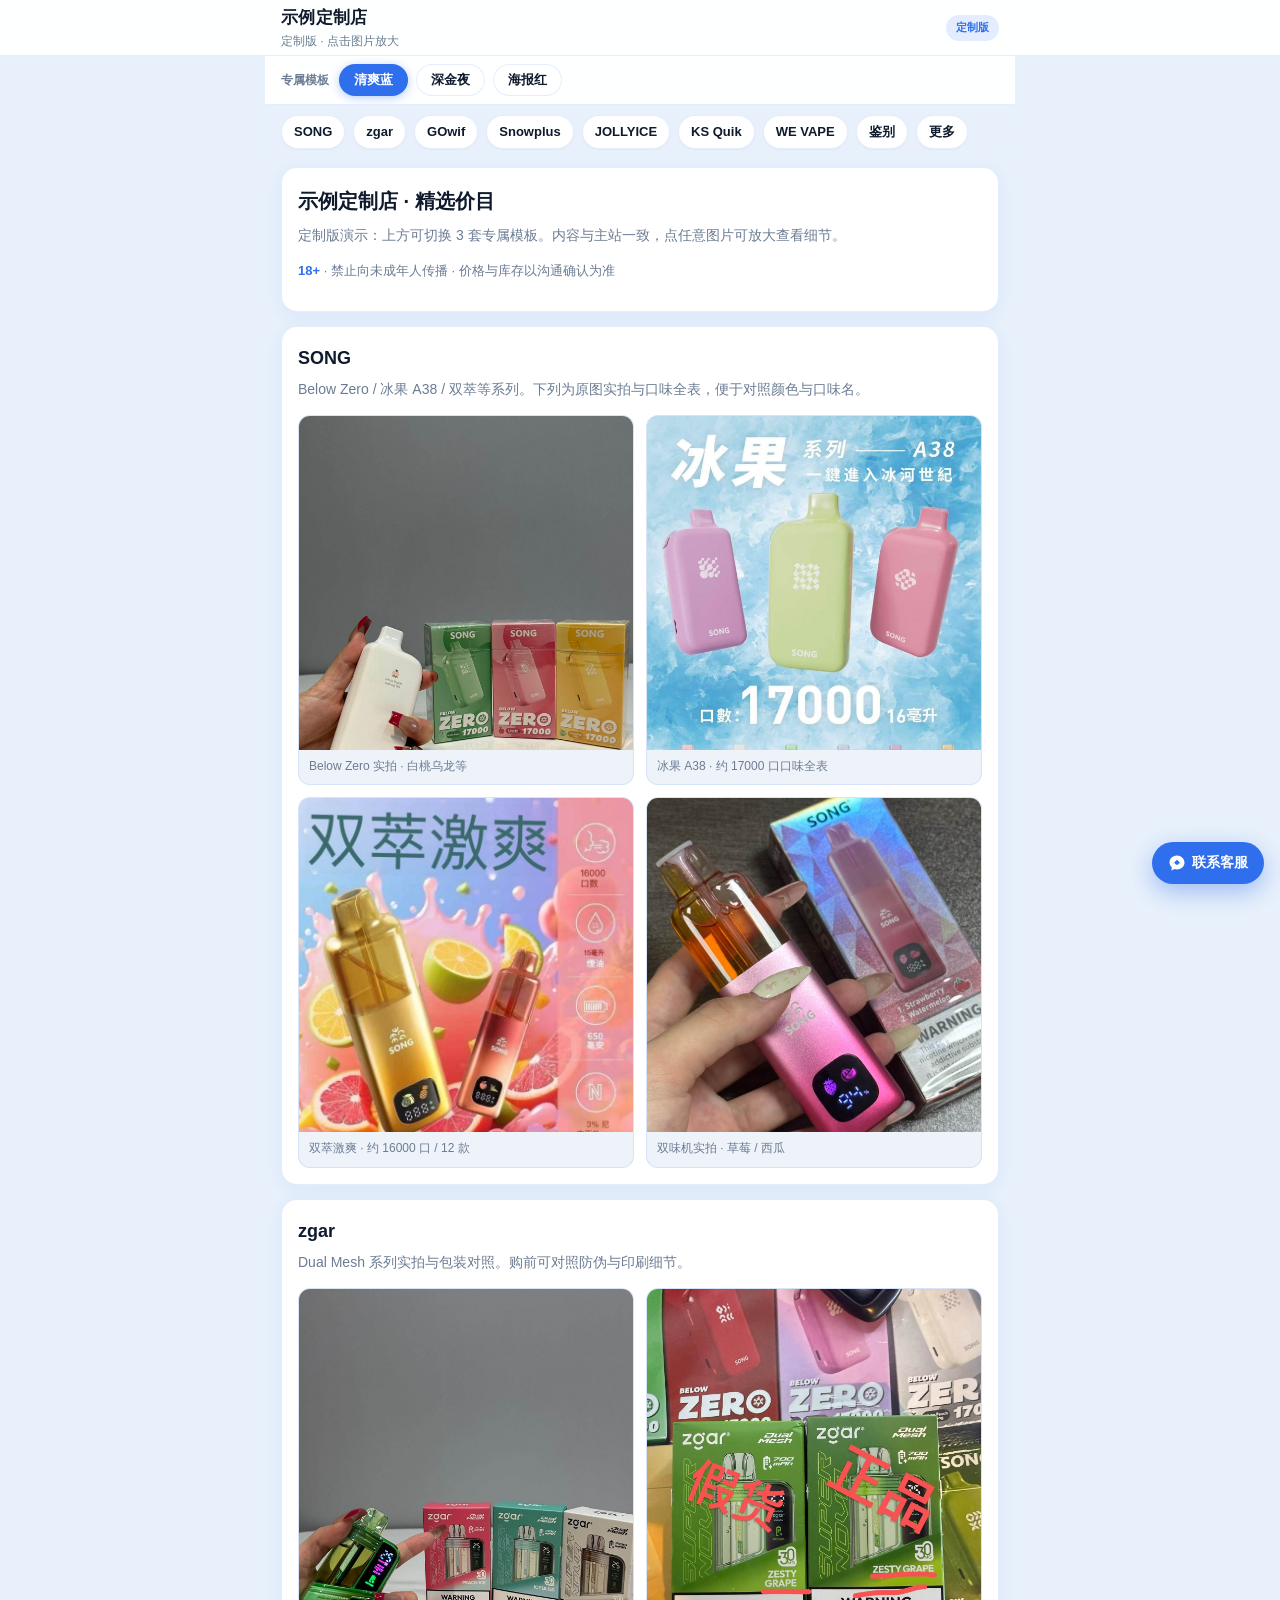
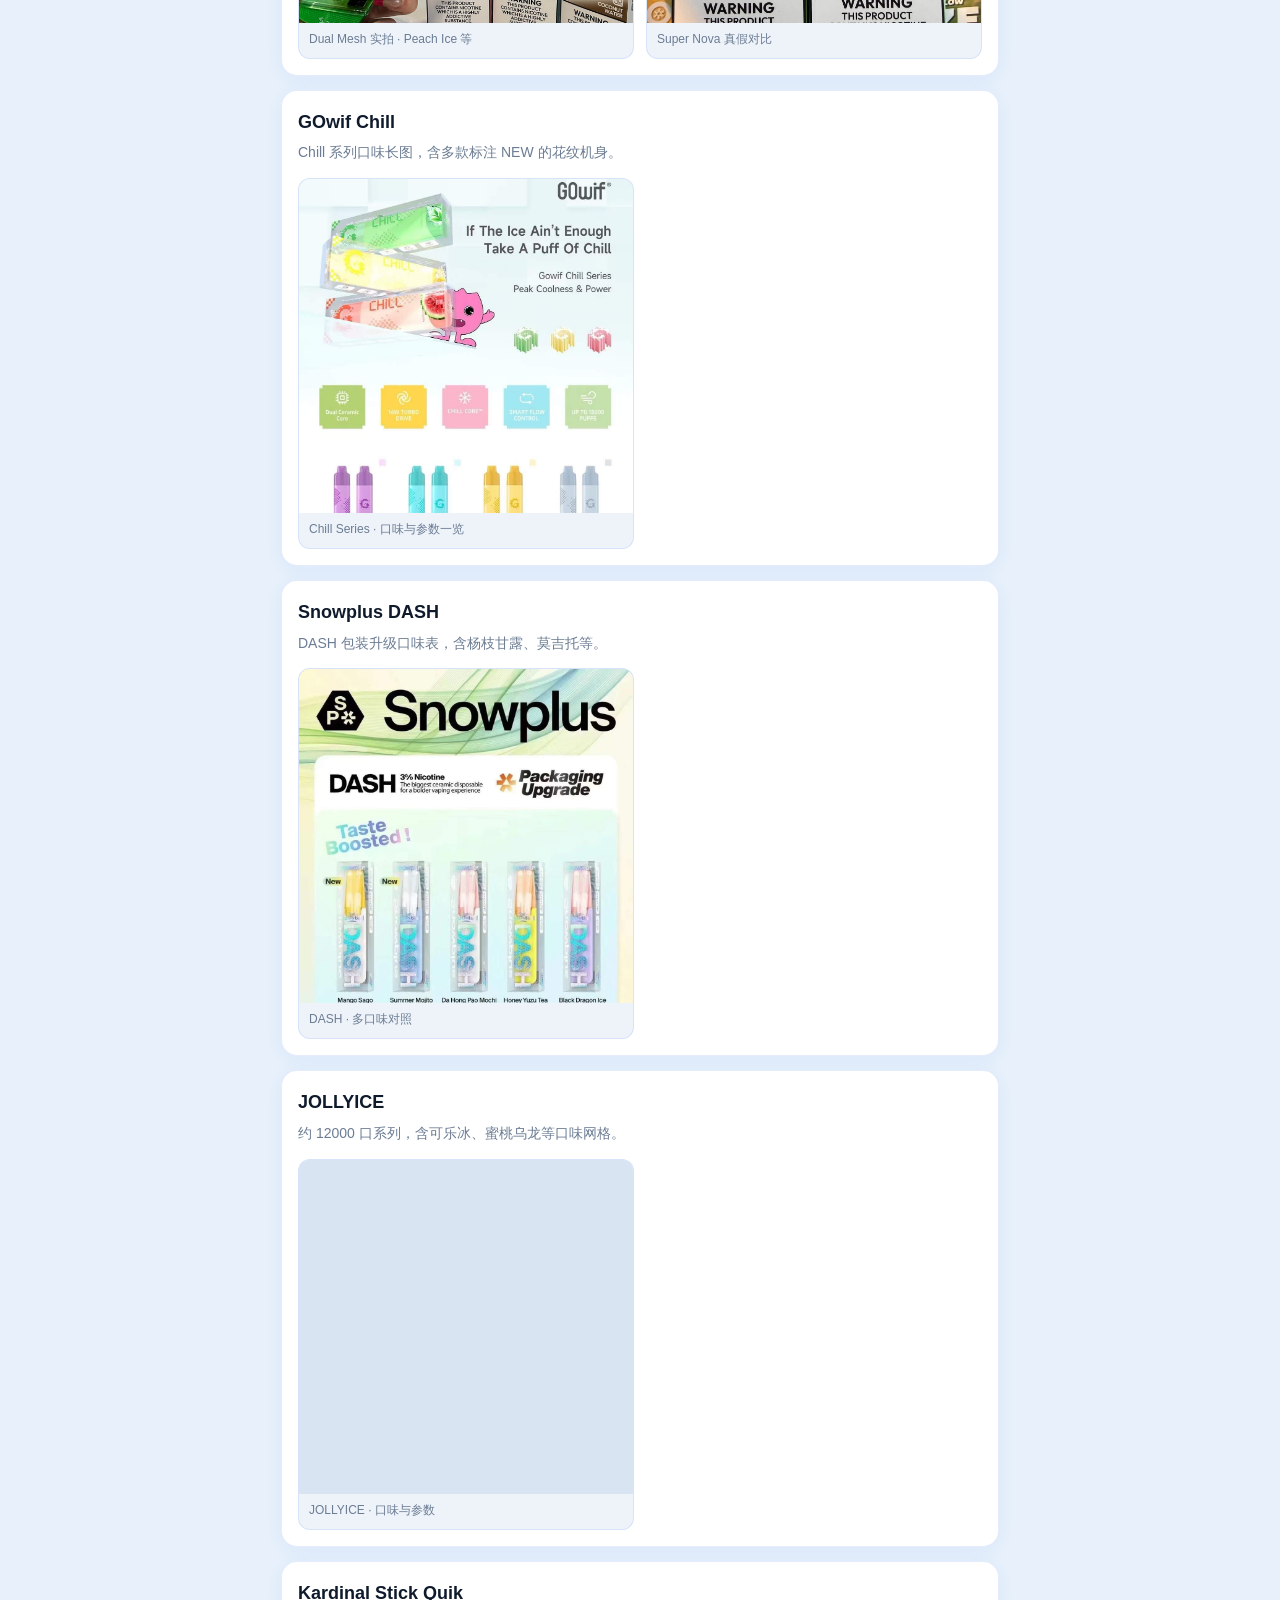
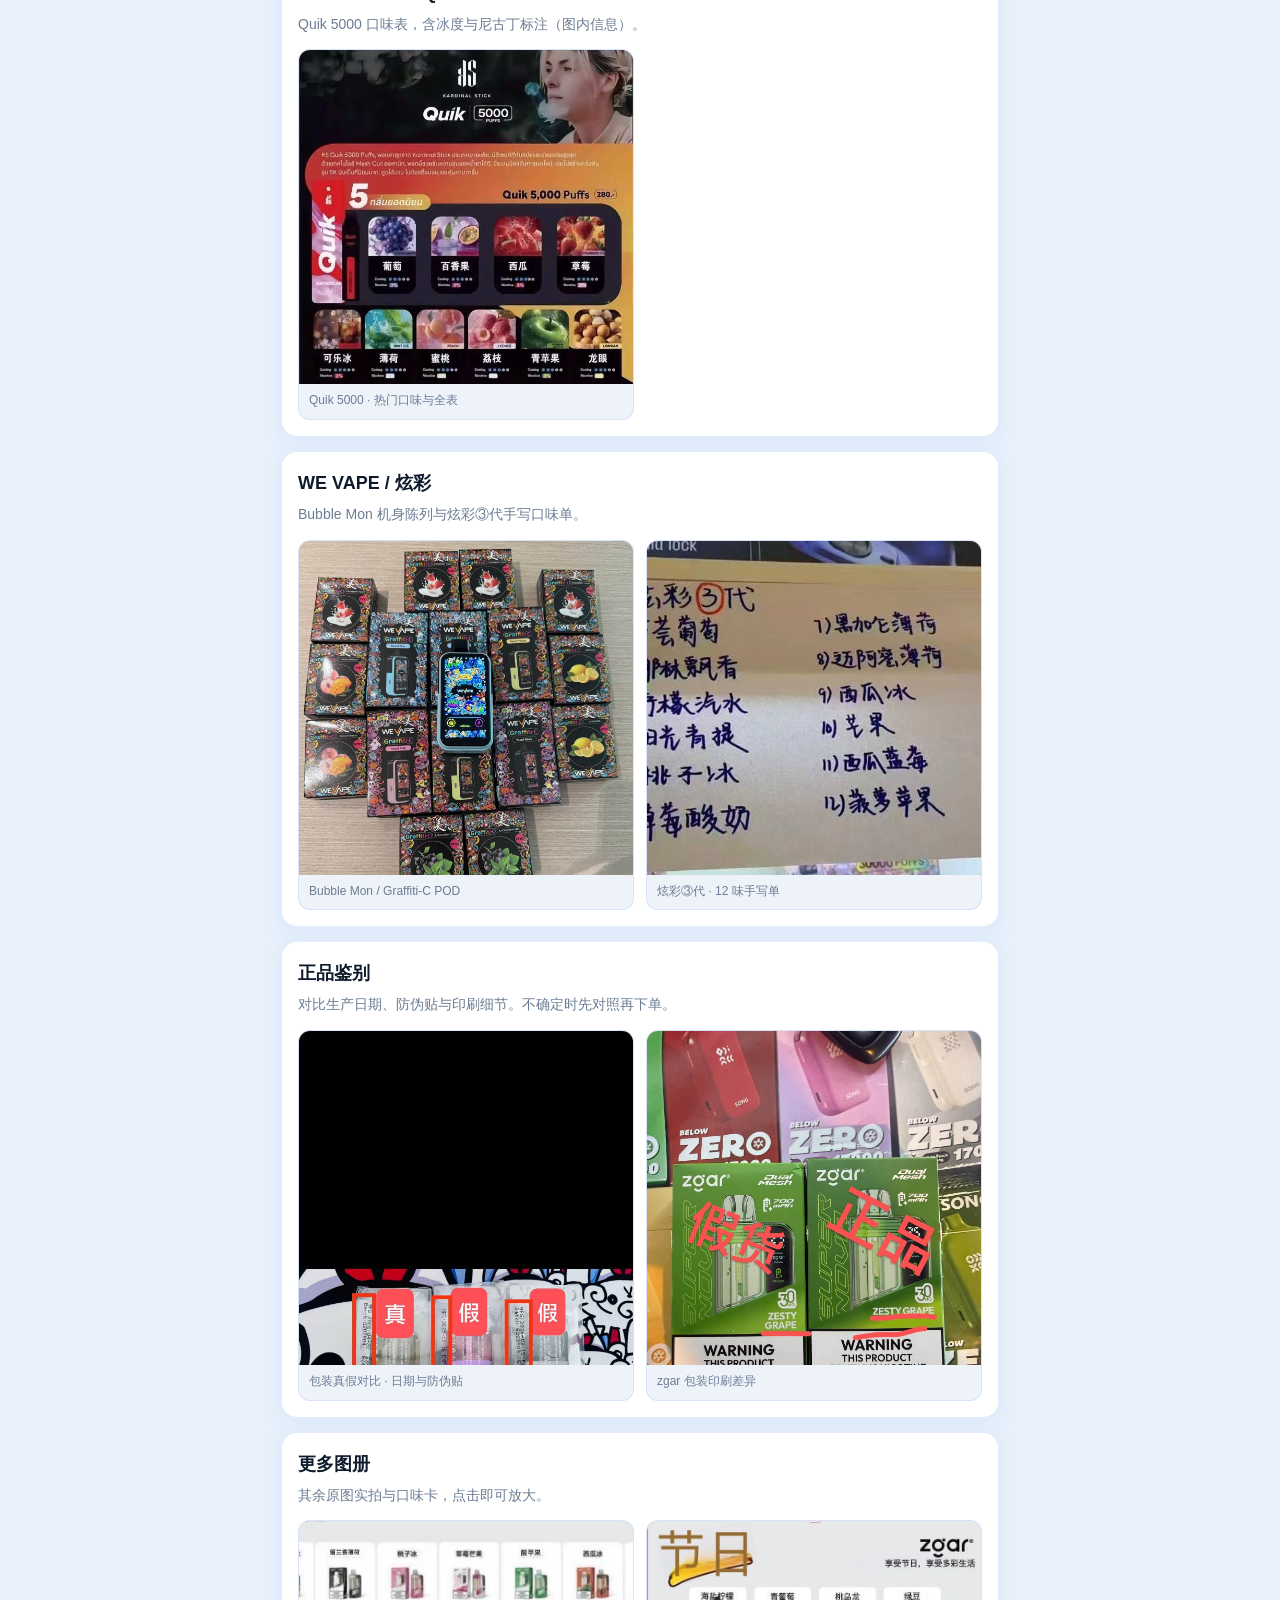
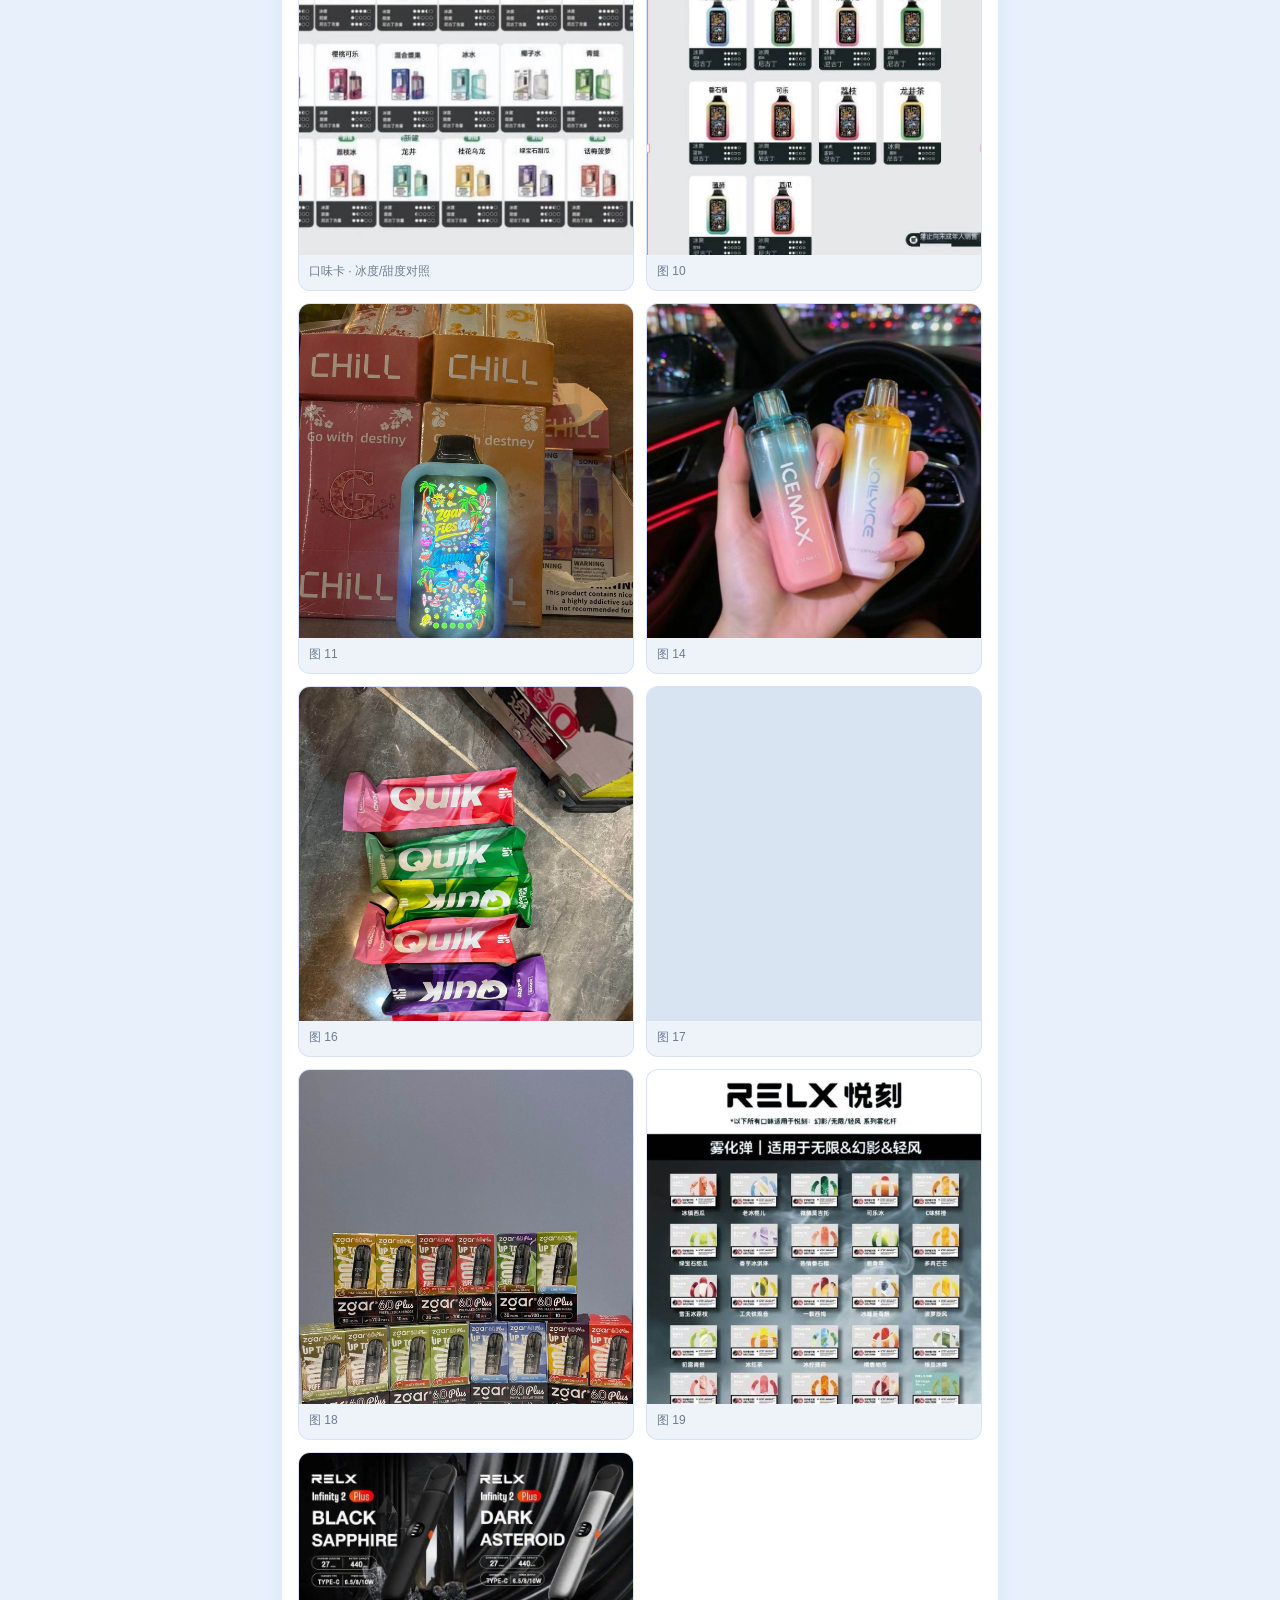
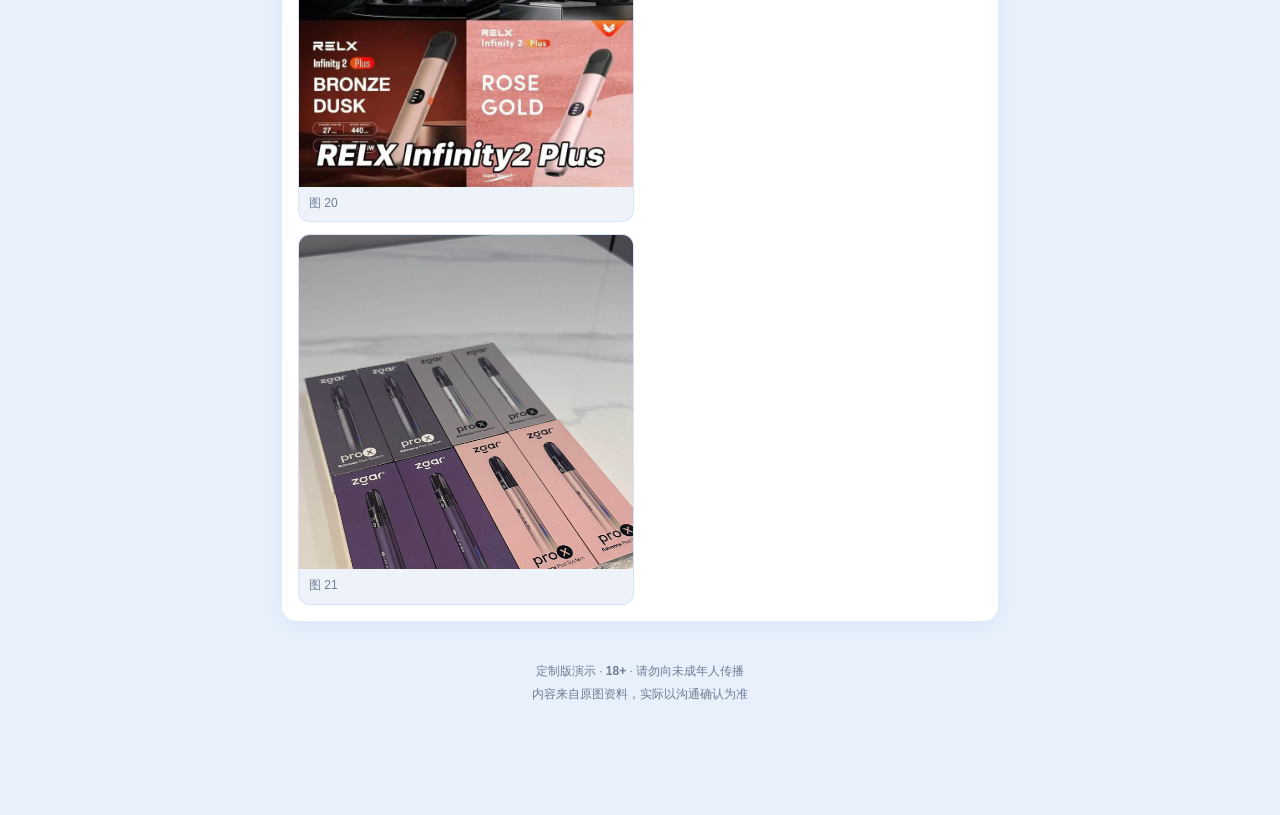
==== custom/index.html @ 1a1afbfb "feat: add custom/ 1200-tier themed catalog page" ====
<!DOCTYPE html>
<html lang="zh-CN" data-theme="mist">
<head>
  <meta charset="utf-8" />
  <meta name="viewport" content="width=device-width, initial-scale=1, viewport-fit=cover" />
  <meta name="format-detection" content="telephone=no" />
  <meta name="referrer" content="no-referrer" />
  <meta name="theme-color" content="#e8f1fb" />
  <title>示例定制店 · 定制版</title>
  <link rel="stylesheet" href="style.css" />
</head>
<body>
  <header class="topbar">
    <div class="topbar-inner">
      <div class="brand">
        <div class="brand-title">示例定制店</div>
        <div class="brand-sub">定制版 · 点击图片放大</div>
      </div>
      <span class="badge">定制版</span>
    </div>
  </header>

  <div class="theme-bar" role="group" aria-label="专属模板">
    <span class="theme-bar-label">专属模板</span>
    <button type="button" class="theme-pill" data-theme-btn="mist" aria-pressed="true">清爽蓝</button>
    <button type="button" class="theme-pill" data-theme-btn="noir" aria-pressed="false">深金夜</button>
    <button type="button" class="theme-pill" data-theme-btn="poster" aria-pressed="false">海报红</button>
  </div>

  <nav class="chips" aria-label="系列导航">
    <a href="#song">SONG</a>
    <a href="#zgar">zgar</a>
    <a href="#gowif">GOwif</a>
    <a href="#snowplus">Snowplus</a>
    <a href="#jollyice">JOLLYICE</a>
    <a href="#ks">KS Quik</a>
    <a href="#wevape">WE VAPE</a>
    <a href="#auth">鉴别</a>
    <a href="#more">更多</a>
  </nav>

  <main class="page">
    <section class="intro card">
      <h1>示例定制店 · 精选价目</h1>
      <p>定制版演示：上方可切换 3 套专属模板。内容与主站一致，点任意图片可放大查看细节。</p>
      <p class="warn"><strong>18+</strong> · 禁止向未成年人传播 · 价格与库存以沟通确认为准</p>
    </section>

    <section class="card" id="song">
      <h2>SONG</h2>
      <p>Below Zero / 冰果 A38 / 双萃等系列。下列为原图实拍与口味全表，便于对照颜色与口味名。</p>
      <div class="grid">
        <figure class="shot" data-full="../images/1.jpg">
          <img src="../images/1.jpg" alt="SONG Below Zero 实拍" width="640" height="853" loading="eager" decoding="async" />
          <figcaption>Below Zero 实拍 · 白桃乌龙等</figcaption>
        </figure>
        <figure class="shot" data-full="../images/2.jpg">
          <img src="../images/2.jpg" alt="SONG 冰果 A38 口味表" width="640" height="1332" loading="eager" decoding="async" />
          <figcaption>冰果 A38 · 约 17000 口口味全表</figcaption>
        </figure>
        <figure class="shot" data-full="../images/5.jpg">
          <img src="../images/5.jpg" alt="SONG 双萃激爽海报" width="340" height="640" loading="lazy" decoding="async" />
          <figcaption>双萃激爽 · 约 16000 口 / 12 款</figcaption>
        </figure>
        <figure class="shot" data-full="../images/6.jpg">
          <img src="../images/6.jpg" alt="SONG 双味机实拍 草莓西瓜" width="640" height="855" loading="lazy" decoding="async" />
          <figcaption>双味机实拍 · 草莓 / 西瓜</figcaption>
        </figure>
      </div>
    </section>

    <section class="card" id="zgar">
      <h2>zgar</h2>
      <p>Dual Mesh 系列实拍与包装对照。购前可对照防伪与印刷细节。</p>
      <div class="grid">
        <figure class="shot" data-full="../images/8.jpg">
          <img src="../images/8.jpg" alt="zgar Dual Mesh 实拍" width="640" height="853" loading="lazy" decoding="async" />
          <figcaption>Dual Mesh 实拍 · Peach Ice 等</figcaption>
        </figure>
        <figure class="shot" data-full="../images/9.jpg">
          <img src="../images/9.jpg" alt="zgar Super Nova 真假对比" width="640" height="853" loading="lazy" decoding="async" />
          <figcaption>Super Nova 真假对比</figcaption>
        </figure>
      </div>
    </section>

    <section class="card" id="gowif">
      <h2>GOwif Chill</h2>
      <p>Chill 系列口味长图，含多款标注 NEW 的花纹机身。</p>
      <div class="grid grid-1">
        <figure class="shot" data-full="../images/3.jpg">
          <img src="../images/3.jpg" alt="GOwif Chill 口味长图" width="540" height="1458" loading="lazy" decoding="async" />
          <figcaption>Chill Series · 口味与参数一览</figcaption>
        </figure>
      </div>
    </section>

    <section class="card" id="snowplus">
      <h2>Snowplus DASH</h2>
      <p>DASH 包装升级口味表，含杨枝甘露、莫吉托等。</p>
      <div class="grid grid-1">
        <figure class="shot" data-full="../images/12.jpg">
          <img src="../images/12.jpg" alt="Snowplus DASH 口味表" width="540" height="1924" loading="lazy" decoding="async" />
          <figcaption>DASH · 多口味对照</figcaption>
        </figure>
      </div>
    </section>

    <section class="card" id="jollyice">
      <h2>JOLLYICE</h2>
      <p>约 12000 口系列，含可乐冰、蜜桃乌龙等口味网格。</p>
      <div class="grid grid-1">
        <figure class="shot" data-full="../images/13.jpg">
          <img src="../images/13.jpg" alt="JOLLYICE 口味海报" width="540" height="801" loading="lazy" decoding="async" />
          <figcaption>JOLLYICE · 口味与参数</figcaption>
        </figure>
      </div>
    </section>

    <section class="card" id="ks">
      <h2>Kardinal Stick Quik</h2>
      <p>Quik 5000 口味表，含冰度与尼古丁标注（图内信息）。</p>
      <div class="grid grid-1">
        <figure class="shot" data-full="../images/15.jpg">
          <img src="../images/15.jpg" alt="KS Quik 5000 口味表" width="640" height="1305" loading="lazy" decoding="async" />
          <figcaption>Quik 5000 · 热门口味与全表</figcaption>
        </figure>
      </div>
    </section>

    <section class="card" id="wevape">
      <h2>WE VAPE / 炫彩</h2>
      <p>Bubble Mon 机身陈列与炫彩③代手写口味单。</p>
      <div class="grid">
        <figure class="shot" data-full="../images/22.jpg">
          <img src="../images/22.jpg" alt="WE VAPE Bubble Mon 实拍" width="640" height="698" loading="lazy" decoding="async" />
          <figcaption>Bubble Mon / Graffiti-C POD</figcaption>
        </figure>
        <figure class="shot" data-full="../images/23.jpg">
          <img src="../images/23.jpg" alt="炫彩三代口味手写单" width="718" height="493" loading="lazy" decoding="async" />
          <figcaption>炫彩③代 · 12 味手写单</figcaption>
        </figure>
      </div>
    </section>

    <section class="card" id="auth">
      <h2>正品鉴别</h2>
      <p>对比生产日期、防伪贴与印刷细节。不确定时先对照再下单。</p>
      <div class="grid">
        <figure class="shot" data-full="../images/4.jpg">
          <img src="../images/4.jpg" alt="真假包装对比" width="603" height="1311" loading="lazy" decoding="async" />
          <figcaption>包装真假对比 · 日期与防伪贴</figcaption>
        </figure>
        <figure class="shot" data-full="../images/9.jpg">
          <img src="../images/9.jpg" alt="zgar 真假包装" width="640" height="853" loading="lazy" decoding="async" />
          <figcaption>zgar 包装印刷差异</figcaption>
        </figure>
      </div>
    </section>

    <section class="card" id="more">
      <h2>更多图册</h2>
      <p>其余原图实拍与口味卡，点击即可放大。</p>
      <div class="grid">
        <figure class="shot" data-full="../images/7.jpg">
          <img src="../images/7.jpg" alt="口味卡片网格" width="603" height="443" loading="lazy" decoding="async" />
          <figcaption>口味卡 · 冰度/甜度对照</figcaption>
        </figure>
        <figure class="shot" data-full="../images/10.jpg">
          <img src="../images/10.jpg" alt="产品图 10" width="366" height="384" loading="lazy" decoding="async" />
          <figcaption>图 10</figcaption>
        </figure>
        <figure class="shot" data-full="../images/11.jpg">
          <img src="../images/11.jpg" alt="产品图 11" width="640" height="853" loading="lazy" decoding="async" />
          <figcaption>图 11</figcaption>
        </figure>
        <figure class="shot" data-full="../images/14.jpg">
          <img src="../images/14.jpg" alt="产品图 14" width="603" height="597" loading="lazy" decoding="async" />
          <figcaption>图 14</figcaption>
        </figure>
        <figure class="shot" data-full="../images/16.jpg">
          <img src="../images/16.jpg" alt="产品图 16" width="640" height="853" loading="lazy" decoding="async" />
          <figcaption>图 16</figcaption>
        </figure>
        <figure class="shot" data-full="../images/17.jpg">
          <img src="../images/17.jpg" alt="产品图 17" width="452" height="640" loading="lazy" decoding="async" />
          <figcaption>图 17</figcaption>
        </figure>
        <figure class="shot" data-full="../images/18.jpg">
          <img src="../images/18.jpg" alt="产品图 18" width="640" height="853" loading="lazy" decoding="async" />
          <figcaption>图 18</figcaption>
        </figure>
        <figure class="shot" data-full="../images/19.jpg">
          <img src="../images/19.jpg" alt="产品图 19" width="473" height="640" loading="lazy" decoding="async" />
          <figcaption>图 19</figcaption>
        </figure>
        <figure class="shot" data-full="../images/20.jpg">
          <img src="../images/20.jpg" alt="产品图 20" width="400" height="600" loading="lazy" decoding="async" />
          <figcaption>图 20</figcaption>
        </figure>
      </div>
      <div class="grid grid-1" style="margin-top:12px">
        <figure class="shot" data-full="../images/21.jpg">
          <img src="../images/21.jpg" alt="产品图 21" width="640" height="853" loading="lazy" decoding="async" />
          <figcaption>图 21</figcaption>
        </figure>
      </div>
    </section>
  </main>

  <footer class="footer">
    <p>定制版演示 · <strong>18+</strong> · 请勿向未成年人传播</p>
    <p>内容来自原图资料，实际以沟通确认为准</p>
  </footer>

  <button type="button" class="fab" id="fab" aria-label="联系客服">
    <svg viewBox="0 0 24 24" fill="currentColor" aria-hidden="true">
      <path d="M12 2C6.48 2 2 6.05 2 11c0 2.62 1.22 4.98 3.16 6.64L4.5 22l4.3-1.9c1.02.3 2.1.45 3.2.45 5.52 0 10-4.05 10-9S17.52 2 12 2zm-1.1 12.4l-2.55-2.72-3.15 2.72L12 7.8l6.8 6.6-3.15-2.72-2.55 2.72H10.9z"/>
    </svg>
    联系客服
  </button>

  <div class="toast" id="toast" role="status" aria-live="polite"></div>

  <div class="lb" id="lb" hidden role="dialog" aria-modal="true" aria-label="大图预览">
    <div class="lb-toolbar">
      <button type="button" class="lb-nav" id="lbPrev" aria-label="上一张">‹</button>
      <span id="lbLabel">双指可缩放</span>
      <button type="button" class="lb-nav" id="lbNext" aria-label="下一张">›</button>
      <button type="button" class="lb-close" id="lbClose" aria-label="关闭">×</button>
    </div>
    <div class="lb-scroller" id="lbScroller">
      <img id="lbImg" src="" alt="大图" decoding="async" />
    </div>
    <div class="lb-tip">点击空白处或 × 关闭</div>
  </div>

  <script src="app.js" defer></script>
</body>
</html>
---- custom/style.css ----
/* 定制版 · 三套专属模板：mist / noir / poster */

:root,
html[data-theme="mist"] {
  --bg: #e8f1fb;
  --card: #ffffff;
  --text: #0f1b2d;
  --muted: #6b7c93;
  --accent: #2f6fed;
  --accent-soft: #e3edff;
  --border: rgba(47, 111, 237, 0.12);
  --shadow: 0 4px 20px rgba(47, 111, 237, 0.08);
  --topbar-bg: rgba(255, 255, 255, 0.94);
  --chips-bg: rgba(232, 241, 251, 0.92);
  --chip-bg: #ffffff;
  --shot-bg: #eef3fa;
  --img-placeholder: #d9e4f2;
  --theme-bar-bg: rgba(255, 255, 255, 0.96);
  --radius: 16px;
  --safe-top: env(safe-area-inset-top, 0px);
  --safe-bottom: env(safe-area-inset-bottom, 0px);
  --header-h: 56px;
  --theme-bar-h: 48px;
  --fab-space: 88px;
}

html[data-theme="noir"] {
  --bg: #12141a;
  --card: #1c1f28;
  --text: #f2e8d5;
  --muted: #9a9080;
  --accent: #d4a84b;
  --accent-soft: rgba(212, 168, 75, 0.16);
  --border: rgba(242, 232, 213, 0.1);
  --shadow: 0 4px 24px rgba(0, 0, 0, 0.45);
  --topbar-bg: rgba(18, 20, 26, 0.94);
  --chips-bg: rgba(18, 20, 26, 0.92);
  --chip-bg: #252833;
  --shot-bg: #252833;
  --img-placeholder: #2a2e3a;
  --theme-bar-bg: rgba(28, 31, 40, 0.96);
}

html[data-theme="poster"] {
  --bg: #f0f1f3;
  --card: #ffffff;
  --text: #1a1a1a;
  --muted: #8a8f99;
  --accent: #ff4d4f;
  --accent-soft: #fff1f0;
  --border: rgba(0, 0, 0, 0.06);
  --shadow: 0 4px 20px rgba(0, 0, 0, 0.06);
  --topbar-bg: rgba(255, 255, 255, 0.94);
  --chips-bg: rgba(240, 241, 243, 0.92);
  --chip-bg: #ffffff;
  --shot-bg: #f5f6f8;
  --img-placeholder: #e8e9ec;
  --theme-bar-bg: rgba(255, 255, 255, 0.96);
}

*, *::before, *::after { box-sizing: border-box; margin: 0; padding: 0; }

html {
  -webkit-text-size-adjust: 100%;
  scroll-behavior: smooth;
}

body {
  font-family: -apple-system, BlinkMacSystemFont, "PingFang SC", "Hiragino Sans GB",
    "Microsoft YaHei", "Helvetica Neue", Arial, sans-serif;
  background: var(--bg);
  color: var(--text);
  min-height: 100%;
  line-height: 1.55;
  overflow-x: hidden;
  -webkit-tap-highlight-color: transparent;
  padding-bottom: calc(var(--fab-space) + var(--safe-bottom));
  transition: background 0.25s ease, color 0.25s ease;
}

img {
  max-width: 100%;
  height: auto;
  display: block;
  border: 0;
  background: var(--img-placeholder);
}

.topbar {
  position: sticky;
  top: 0;
  z-index: 40;
  height: calc(var(--header-h) + var(--safe-top));
  padding-top: var(--safe-top);
  background: var(--topbar-bg);
  backdrop-filter: saturate(180%) blur(12px);
  -webkit-backdrop-filter: saturate(180%) blur(12px);
  border-bottom: 1px solid var(--border);
}

.topbar-inner {
  max-width: 750px;
  margin: 0 auto;
  height: var(--header-h);
  display: flex;
  align-items: center;
  justify-content: space-between;
  padding: 0 16px;
  gap: 12px;
}

.brand { display: flex; flex-direction: column; min-width: 0; }
.brand-title { font-size: 17px; font-weight: 700; letter-spacing: 0.02em; }
.brand-sub { font-size: 12px; color: var(--muted); margin-top: 1px; }

.badge {
  flex-shrink: 0;
  font-size: 11px;
  font-weight: 600;
  color: var(--accent);
  background: var(--accent-soft);
  padding: 4px 10px;
  border-radius: 999px;
}

/* 专属模板切换条 */
.theme-bar {
  position: sticky;
  top: calc(var(--header-h) + var(--safe-top));
  z-index: 35;
  display: flex;
  align-items: center;
  gap: 8px;
  overflow-x: auto;
  -webkit-overflow-scrolling: touch;
  padding: 8px 16px;
  max-width: 750px;
  margin: 0 auto;
  min-height: var(--theme-bar-h);
  background: var(--theme-bar-bg);
  backdrop-filter: blur(10px);
  -webkit-backdrop-filter: blur(10px);
  border-bottom: 1px solid var(--border);
  scrollbar-width: none;
}
.theme-bar::-webkit-scrollbar { display: none; }

.theme-bar-label {
  flex-shrink: 0;
  font-size: 12px;
  font-weight: 600;
  color: var(--muted);
  margin-right: 2px;
}

.theme-pill {
  flex-shrink: 0;
  border: 1px solid var(--border);
  background: var(--chip-bg);
  color: var(--text);
  font-size: 13px;
  font-weight: 600;
  font-family: inherit;
  padding: 6px 14px;
  border-radius: 999px;
  cursor: pointer;
  transition: background 0.15s, color 0.15s, border-color 0.15s, box-shadow 0.15s;
}
.theme-pill[aria-pressed="true"] {
  background: var(--accent);
  color: #fff;
  border-color: transparent;
  box-shadow: 0 2px 10px color-mix(in srgb, var(--accent) 35%, transparent);
}
.theme-pill:active { opacity: 0.9; }

.chips {
  position: sticky;
  top: calc(var(--header-h) + var(--safe-top) + var(--theme-bar-h));
  z-index: 30;
  display: flex;
  gap: 8px;
  overflow-x: auto;
  -webkit-overflow-scrolling: touch;
  padding: 10px 16px;
  max-width: 750px;
  margin: 0 auto;
  background: var(--chips-bg);
  backdrop-filter: blur(8px);
  scrollbar-width: none;
}
.chips::-webkit-scrollbar { display: none; }
.chips a {
  flex-shrink: 0;
  text-decoration: none;
  color: var(--text);
  font-size: 13px;
  font-weight: 600;
  padding: 6px 12px;
  border-radius: 999px;
  background: var(--chip-bg);
  border: 1px solid var(--border);
  box-shadow: 0 1px 2px rgba(0,0,0,0.04);
}
.chips a:active { background: var(--accent-soft); color: var(--accent); }

.page {
  max-width: 750px;
  margin: 0 auto;
  padding: 8px 16px 24px;
  display: flex;
  flex-direction: column;
  gap: 14px;
}

.card {
  background: var(--card);
  border-radius: var(--radius);
  padding: 18px 16px 16px;
  box-shadow: var(--shadow);
  border: 1px solid var(--border);
  transition: background 0.25s ease, border-color 0.25s ease;
}

.intro h1 { font-size: 20px; margin-bottom: 8px; }
.intro p { font-size: 14px; color: var(--muted); margin-bottom: 6px; }
.intro .warn { color: var(--muted); font-size: 13px; margin-top: 10px; }
.intro .warn strong { color: var(--accent); }

.card h2 {
  font-size: 18px;
  margin-bottom: 6px;
  scroll-margin-top: calc(var(--header-h) + var(--safe-top) + var(--theme-bar-h) + 52px);
}
.card > p { font-size: 14px; color: var(--muted); margin-bottom: 14px; }

.grid {
  display: grid;
  grid-template-columns: 1fr 1fr;
  gap: 12px;
}
.grid-1 { grid-template-columns: 1fr; }

.shot {
  margin: 0;
  border-radius: 12px;
  overflow: hidden;
  background: var(--shot-bg);
  border: 1px solid var(--border);
  cursor: zoom-in;
  -webkit-user-select: none;
  user-select: none;
}
/* 统一方图缩略 + 裁切；lightbox 仍展示整图 */
.shot img {
  width: 100%;
  aspect-ratio: 1 / 1;
  object-fit: cover;
  object-position: center top;
  background: var(--img-placeholder);
}
.grid-1 .shot img {
  aspect-ratio: 1 / 1;
  object-fit: cover;
  object-position: center top;
  background: var(--img-placeholder);
}
.shot figcaption {
  font-size: 12px;
  color: var(--muted);
  padding: 8px 10px 10px;
  line-height: 1.4;
}

.footer {
  max-width: 750px;
  margin: 8px auto 0;
  padding: 8px 20px 24px;
  text-align: center;
  color: var(--muted);
  font-size: 12px;
}
.footer p + p { margin-top: 4px; }

.fab {
  position: fixed;
  right: 16px;
  bottom: calc(16px + var(--safe-bottom));
  z-index: 50;
  display: inline-flex;
  align-items: center;
  gap: 6px;
  border: 0;
  border-radius: 999px;
  padding: 12px 16px;
  background: var(--accent);
  color: #fff;
  font-size: 14px;
  font-weight: 600;
  box-shadow: 0 8px 24px color-mix(in srgb, var(--accent) 40%, transparent);
  cursor: pointer;
}
.fab svg { width: 18px; height: 18px; }

.toast {
  position: fixed;
  left: 50%;
  bottom: calc(80px + var(--safe-bottom));
  transform: translateX(-50%) translateY(12px);
  z-index: 60;
  max-width: min(90vw, 360px);
  padding: 10px 14px;
  border-radius: 10px;
  background: rgba(26, 26, 26, 0.92);
  color: #fff;
  font-size: 13px;
  opacity: 0;
  pointer-events: none;
  transition: opacity 0.2s, transform 0.2s;
}
.toast.show {
  opacity: 1;
  transform: translateX(-50%) translateY(0);
}

.lb {
  position: fixed;
  inset: 0;
  z-index: 100;
  background: rgba(0, 0, 0, 0.92);
  display: flex;
  flex-direction: column;
}
.lb[hidden] { display: none !important; }
body.lb-open { overflow: hidden; }

.lb-toolbar {
  flex-shrink: 0;
  display: flex;
  align-items: center;
  gap: 8px;
  padding: calc(10px + var(--safe-top)) 12px 10px;
  color: rgba(255, 255, 255, 0.85);
  font-size: 13px;
}
.lb-toolbar #lbLabel { flex: 1; text-align: center; min-width: 0; }

.lb-close, .lb-nav {
  width: 40px;
  height: 40px;
  border: 0;
  border-radius: 50%;
  background: rgba(255, 255, 255, 0.12);
  color: #fff;
  font-size: 24px;
  line-height: 1;
  cursor: pointer;
}
.lb-close { font-size: 28px; }

.lb-scroller {
  flex: 1;
  overflow: auto;
  -webkit-overflow-scrolling: touch;
  display: flex;
  align-items: flex-start;
  justify-content: center;
  padding: 8px 12px 24px;
  overscroll-behavior: contain;
}
.lb-scroller img {
  max-width: 100%;
  width: auto;
  height: auto;
  margin: 0 auto;
  background: transparent;
  aspect-ratio: auto;
  object-fit: contain;
}

.lb-tip {
  flex-shrink: 0;
  text-align: center;
  color: rgba(255, 255, 255, 0.55);
  font-size: 12px;
  padding: 0 12px calc(12px + var(--safe-bottom));
}

@media (min-width: 640px) {
  .grid { grid-template-columns: 1fr 1fr; }
}
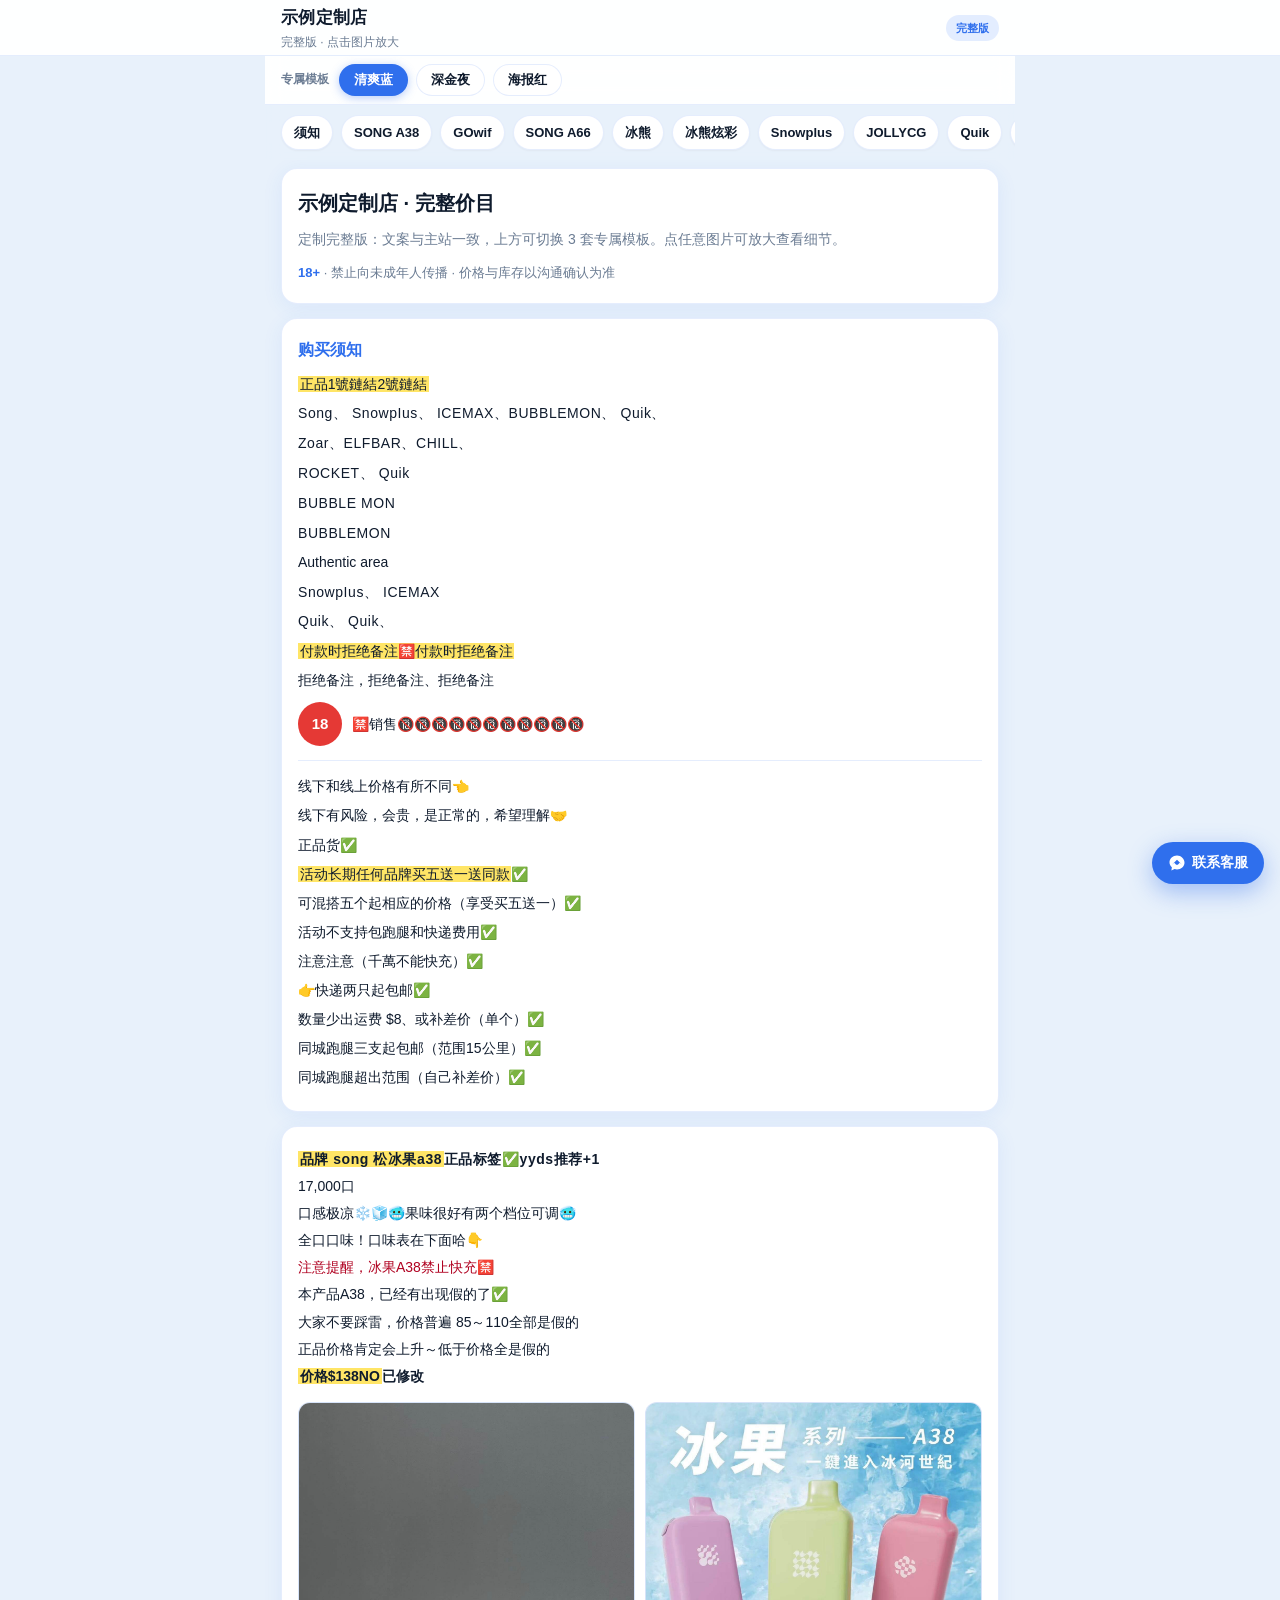
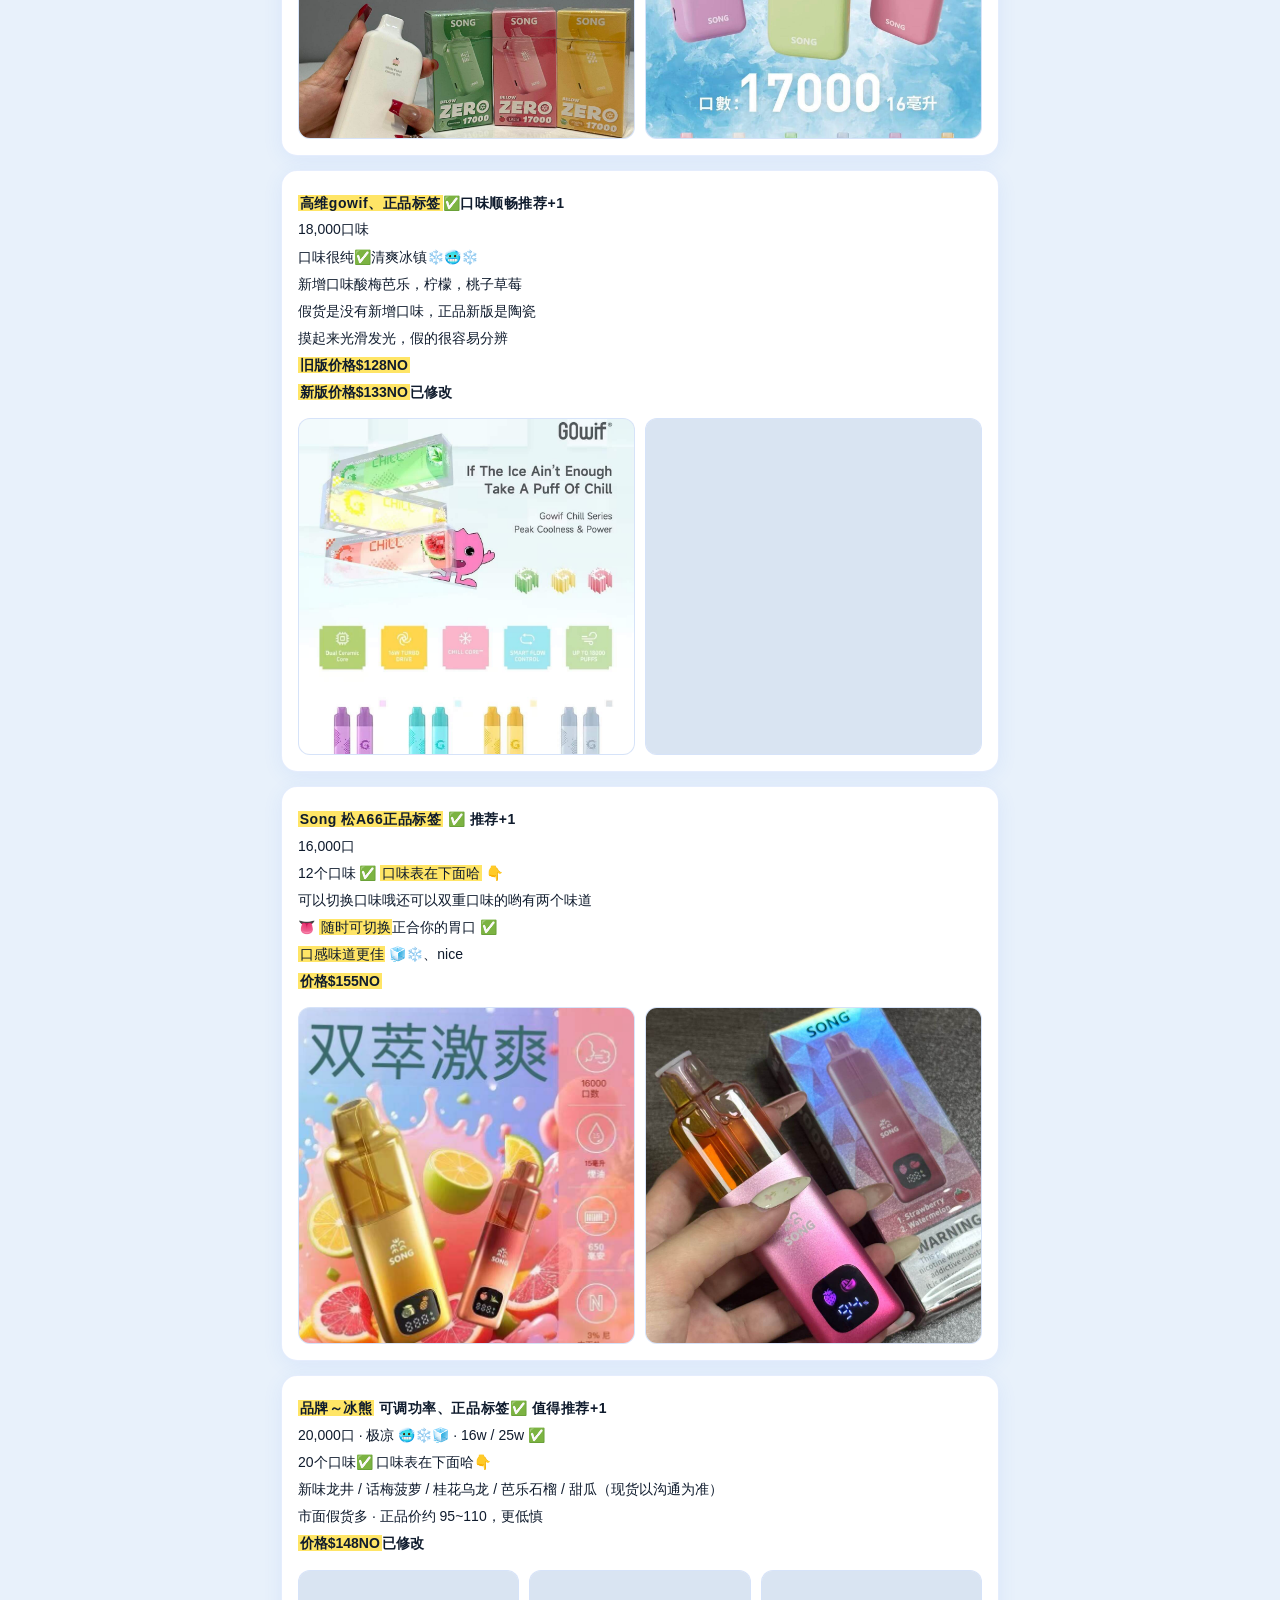
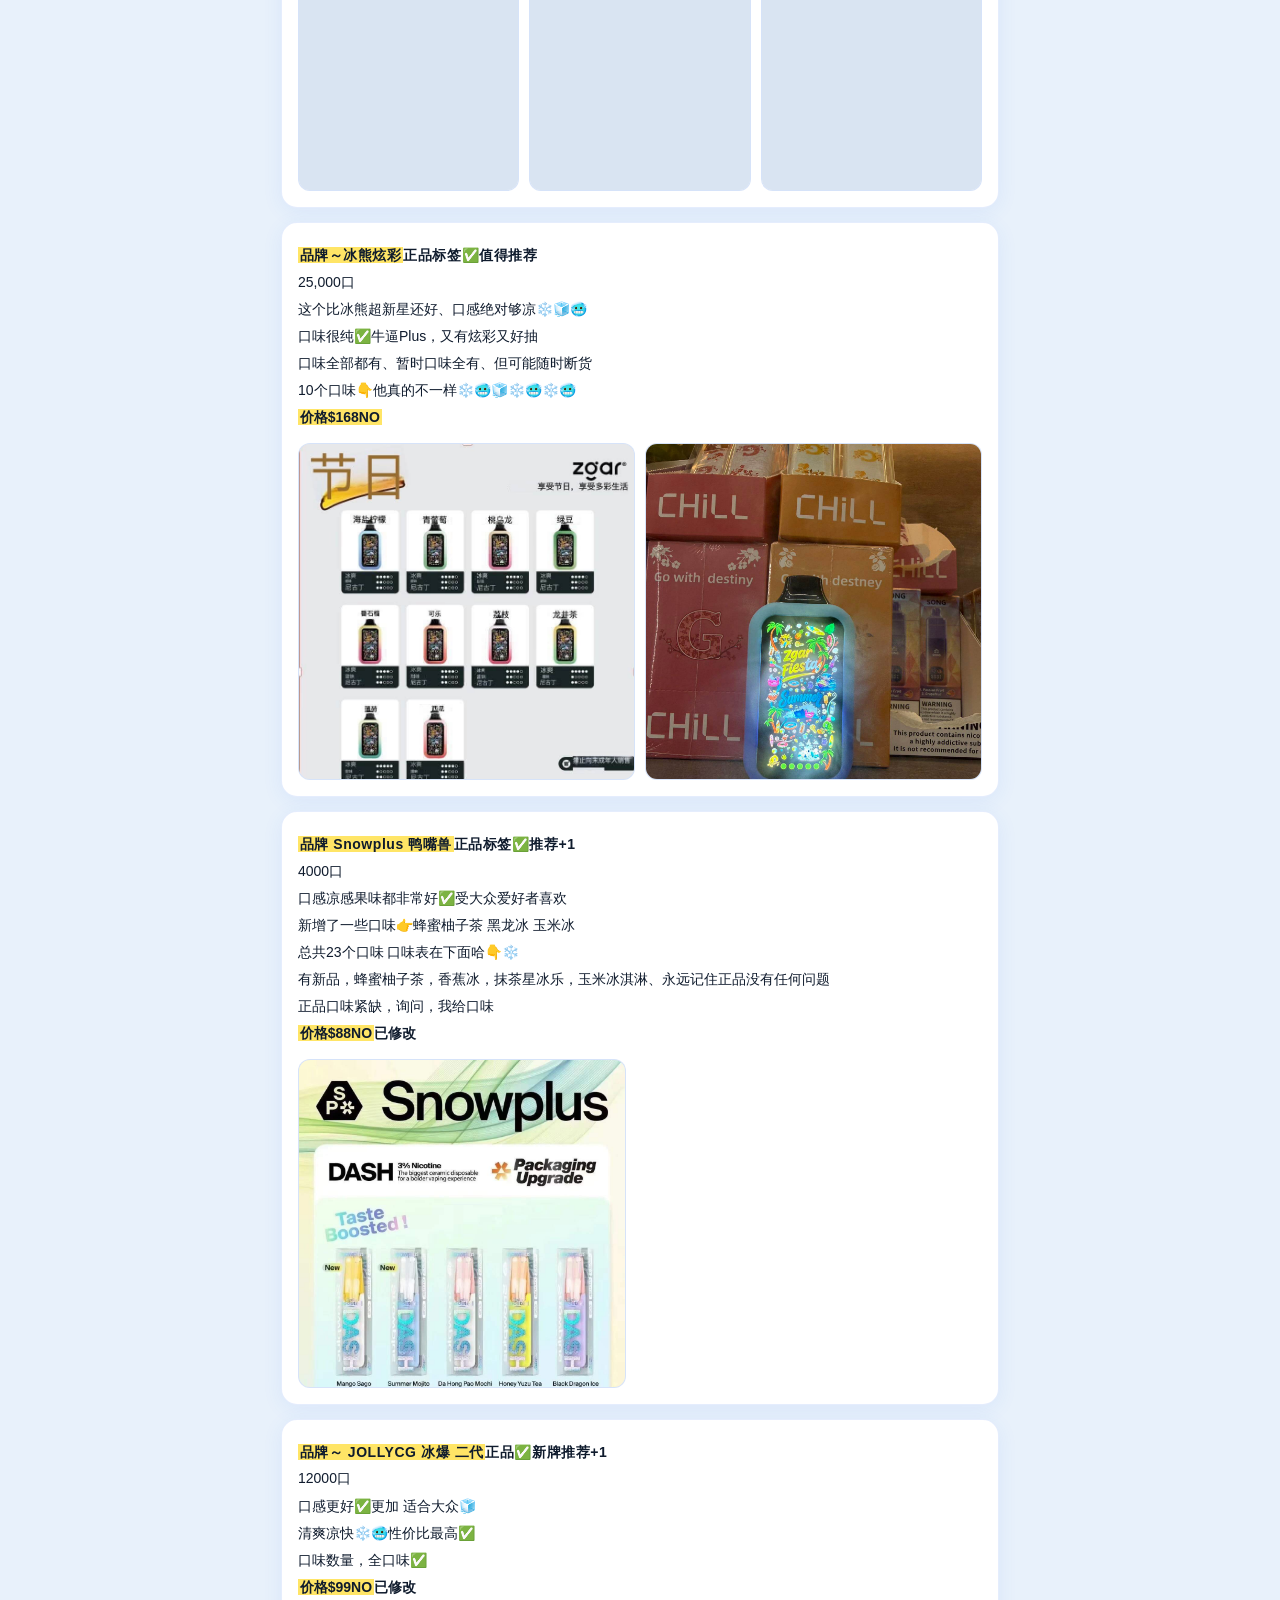
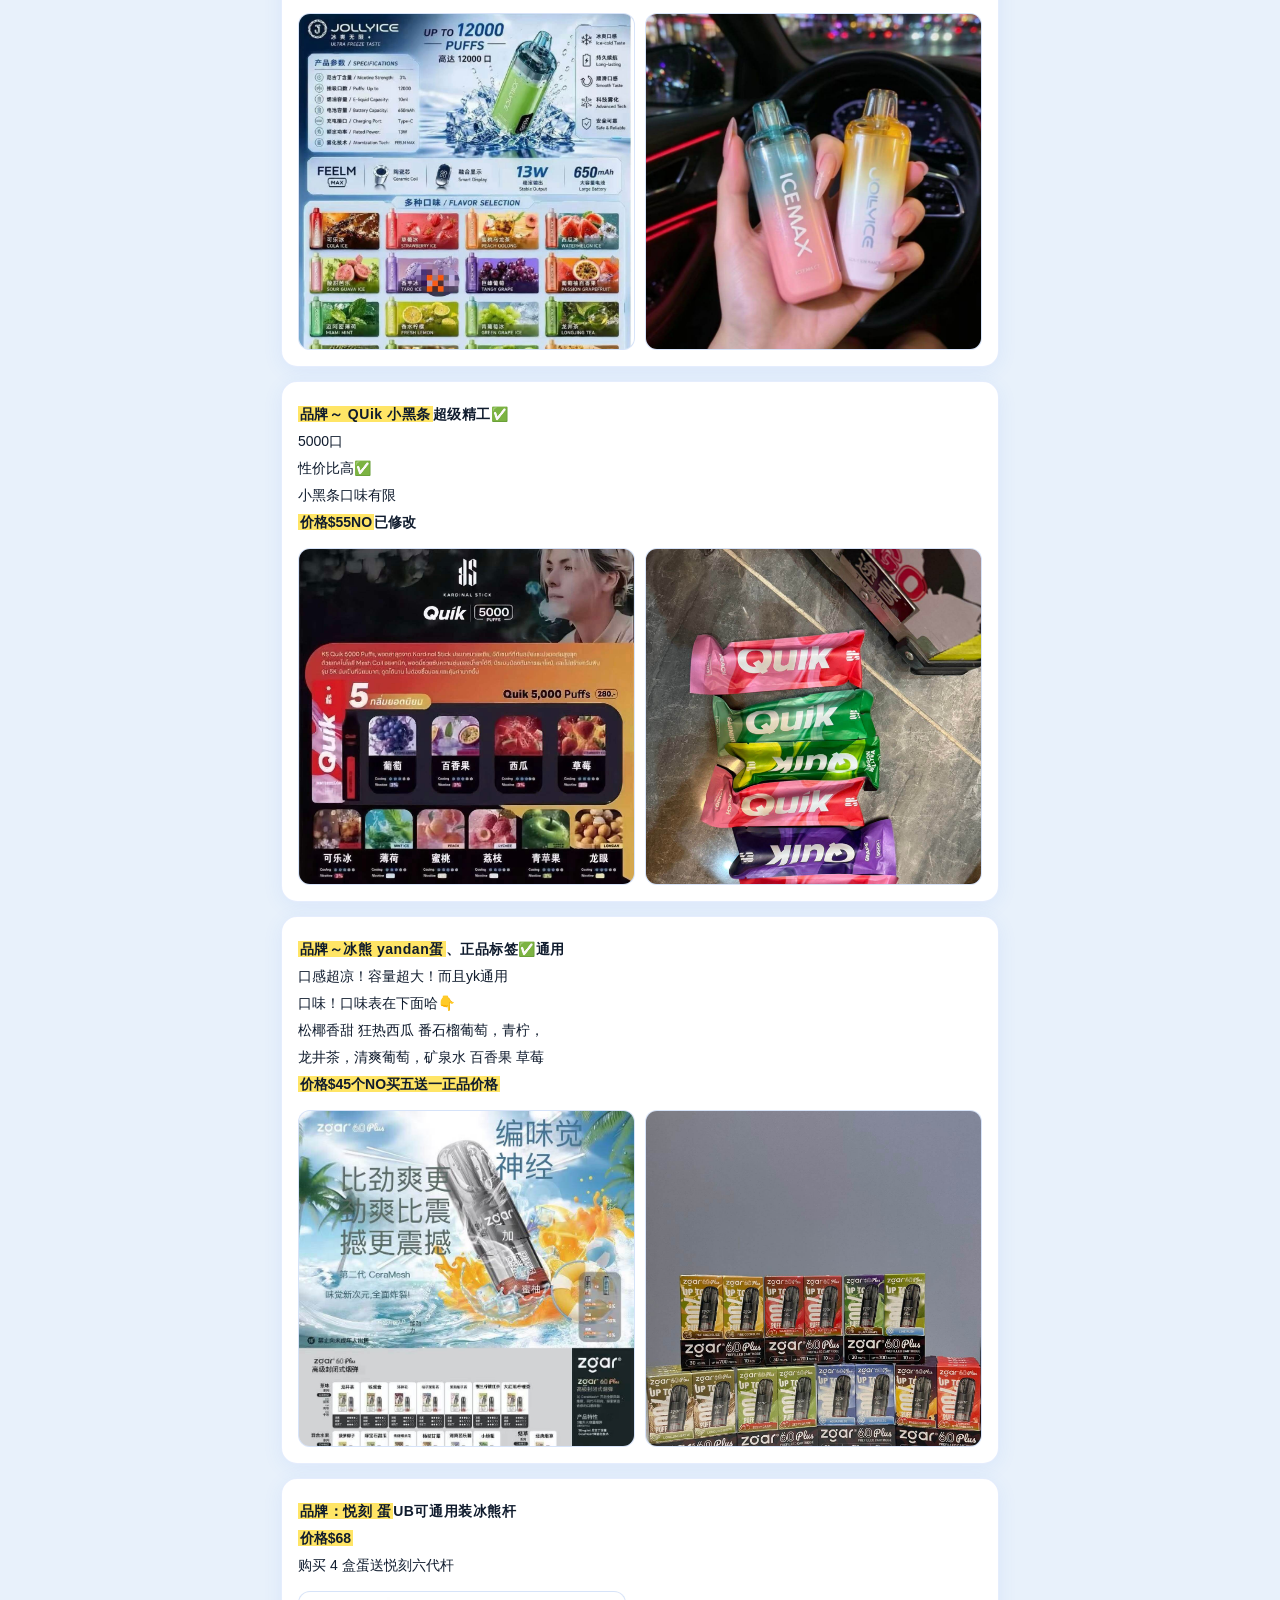
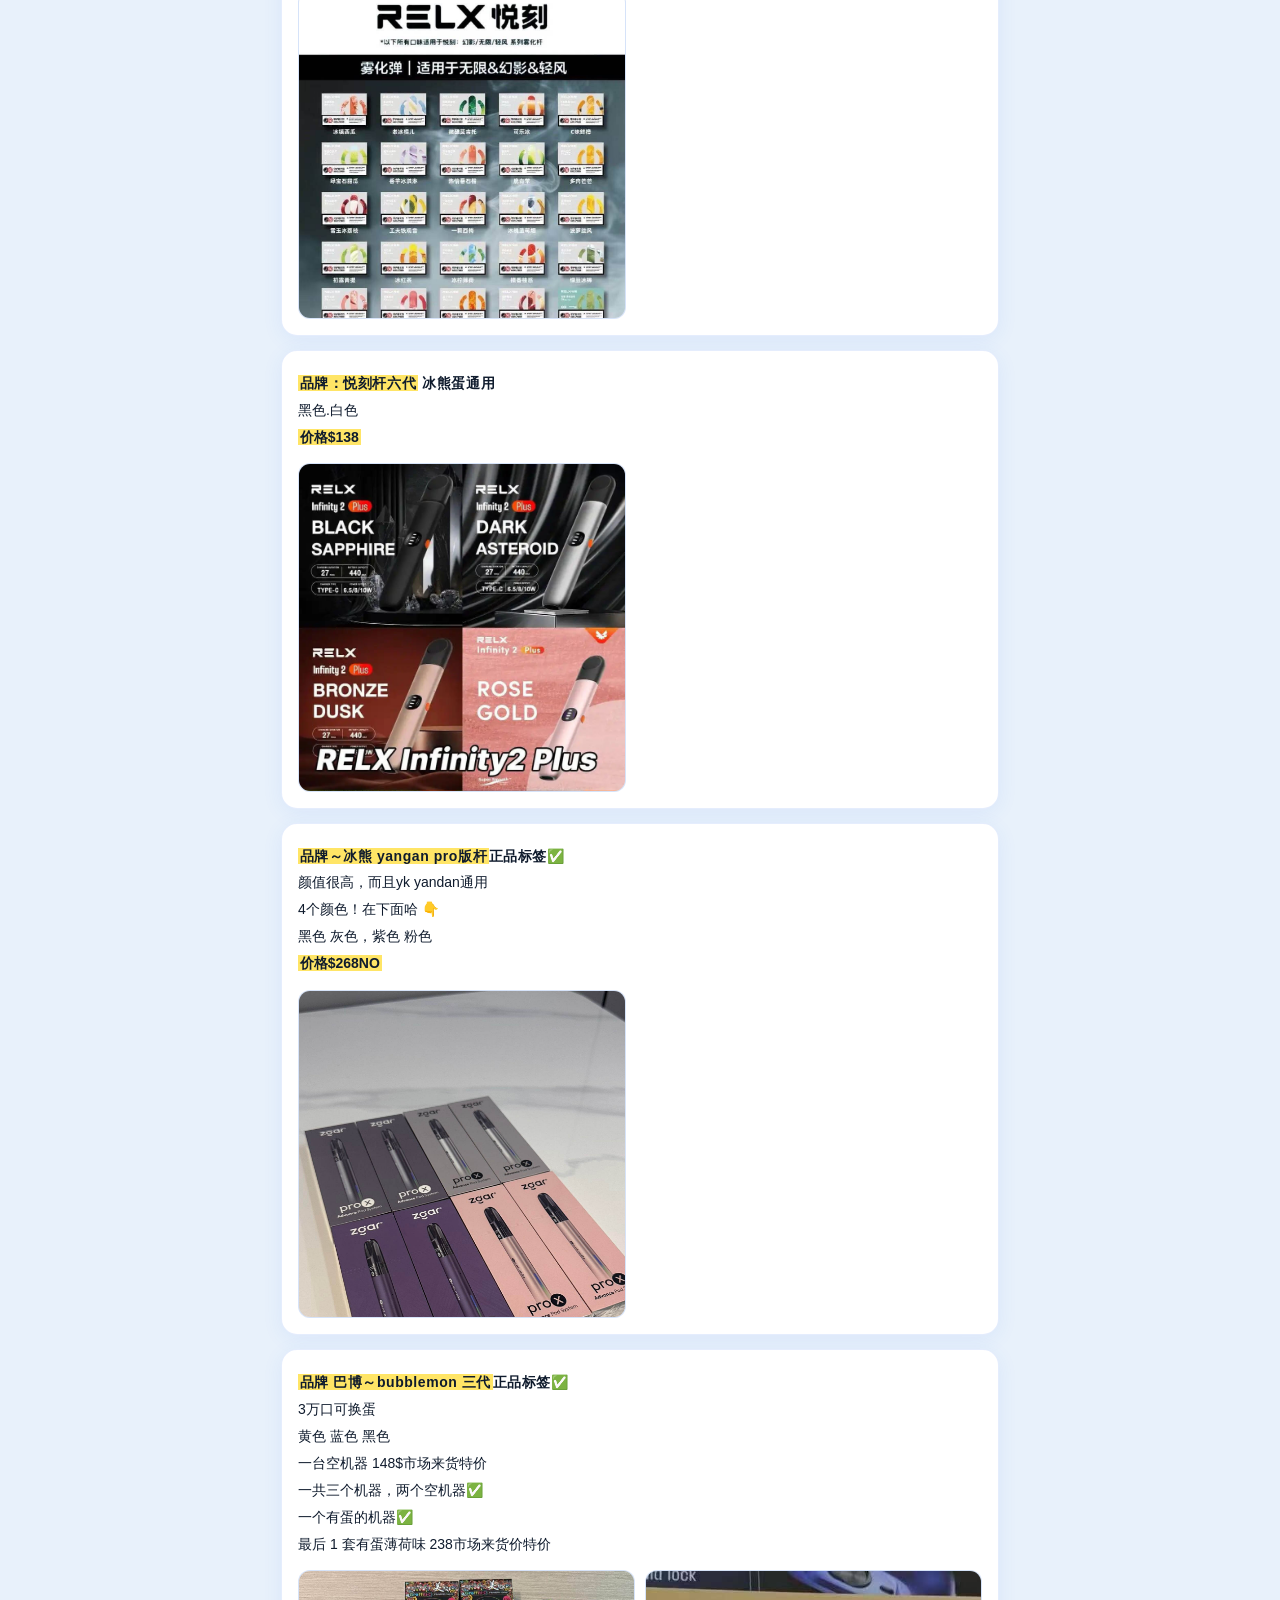
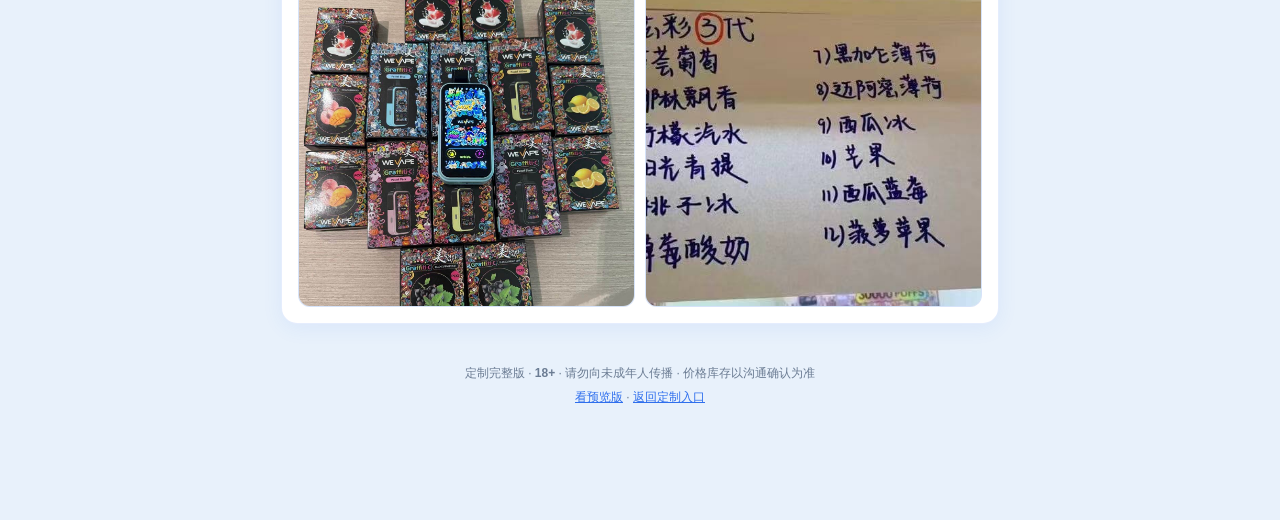
==== commit df0263af: "Add custom full and partial catalog variants with main-site copy Restore product listing copy (rules" ====
--- a/custom/index.html
+++ b/custom/index.html
@@ -3,238 +3,42 @@
 <head>
   <meta charset="utf-8" />
   <meta name="viewport" content="width=device-width, initial-scale=1, viewport-fit=cover" />
-  <meta name="format-detection" content="telephone=no" />
-  <meta name="referrer" content="no-referrer" />
   <meta name="theme-color" content="#e8f1fb" />
-  <title>示例定制店 · 定制版</title>
+  <title>示例定制店 · 选择版本</title>
   <link rel="stylesheet" href="style.css" />
+  <meta http-equiv="refresh" content="0; url=full/" />
+  <script>location.replace('full/' + location.search + location.hash);</script>
 </head>
 <body>
   <header class="topbar">
     <div class="topbar-inner">
       <div class="brand">
         <div class="brand-title">示例定制店</div>
-        <div class="brand-sub">定制版 · 点击图片放大</div>
+        <div class="brand-sub">定制版入口</div>
       </div>
-      <span class="badge">定制版</span>
+      <span class="badge">定制</span>
     </div>
   </header>
-
   <div class="theme-bar" role="group" aria-label="专属模板">
     <span class="theme-bar-label">专属模板</span>
     <button type="button" class="theme-pill" data-theme-btn="mist" aria-pressed="true">清爽蓝</button>
     <button type="button" class="theme-pill" data-theme-btn="noir" aria-pressed="false">深金夜</button>
     <button type="button" class="theme-pill" data-theme-btn="poster" aria-pressed="false">海报红</button>
   </div>
-
-  <nav class="chips" aria-label="系列导航">
-    <a href="#song">SONG</a>
-    <a href="#zgar">zgar</a>
-    <a href="#gowif">GOwif</a>
-    <a href="#snowplus">Snowplus</a>
-    <a href="#jollyice">JOLLYICE</a>
-    <a href="#ks">KS Quik</a>
-    <a href="#wevape">WE VAPE</a>
-    <a href="#auth">鉴别</a>
-    <a href="#more">更多</a>
-  </nav>
-
   <main class="page">
     <section class="intro card">
-      <h1>示例定制店 · 精选价目</h1>
-      <p>定制版演示：上方可切换 3 套专属模板。内容与主站一致，点任意图片可放大查看细节。</p>
-      <p class="warn"><strong>18+</strong> · 禁止向未成年人传播 · 价格与库存以沟通确认为准</p>
-    </section>
-
-    <section class="card" id="song">
-      <h2>SONG</h2>
-      <p>Below Zero / 冰果 A38 / 双萃等系列。下列为原图实拍与口味全表，便于对照颜色与口味名。</p>
-      <div class="grid">
-        <figure class="shot" data-full="../images/1.jpg">
-          <img src="../images/1.jpg" alt="SONG Below Zero 实拍" width="640" height="853" loading="eager" decoding="async" />
-          <figcaption>Below Zero 实拍 · 白桃乌龙等</figcaption>
-        </figure>
-        <figure class="shot" data-full="../images/2.jpg">
-          <img src="../images/2.jpg" alt="SONG 冰果 A38 口味表" width="640" height="1332" loading="eager" decoding="async" />
-          <figcaption>冰果 A38 · 约 17000 口口味全表</figcaption>
-        </figure>
-        <figure class="shot" data-full="../images/5.jpg">
-          <img src="../images/5.jpg" alt="SONG 双萃激爽海报" width="340" height="640" loading="lazy" decoding="async" />
-          <figcaption>双萃激爽 · 约 16000 口 / 12 款</figcaption>
-        </figure>
-        <figure class="shot" data-full="../images/6.jpg">
-          <img src="../images/6.jpg" alt="SONG 双味机实拍 草莓西瓜" width="640" height="855" loading="lazy" decoding="async" />
-          <figcaption>双味机实拍 · 草莓 / 西瓜</figcaption>
-        </figure>
-      </div>
-    </section>
-
-    <section class="card" id="zgar">
-      <h2>zgar</h2>
-      <p>Dual Mesh 系列实拍与包装对照。购前可对照防伪与印刷细节。</p>
-      <div class="grid">
-        <figure class="shot" data-full="../images/8.jpg">
-          <img src="../images/8.jpg" alt="zgar Dual Mesh 实拍" width="640" height="853" loading="lazy" decoding="async" />
-          <figcaption>Dual Mesh 实拍 · Peach Ice 等</figcaption>
-        </figure>
-        <figure class="shot" data-full="../images/9.jpg">
-          <img src="../images/9.jpg" alt="zgar Super Nova 真假对比" width="640" height="853" loading="lazy" decoding="async" />
-          <figcaption>Super Nova 真假对比</figcaption>
-        </figure>
-      </div>
-    </section>
-
-    <section class="card" id="gowif">
-      <h2>GOwif Chill</h2>
-      <p>Chill 系列口味长图，含多款标注 NEW 的花纹机身。</p>
-      <div class="grid grid-1">
-        <figure class="shot" data-full="../images/3.jpg">
-          <img src="../images/3.jpg" alt="GOwif Chill 口味长图" width="540" height="1458" loading="lazy" decoding="async" />
-          <figcaption>Chill Series · 口味与参数一览</figcaption>
-        </figure>
-      </div>
-    </section>
-
-    <section class="card" id="snowplus">
-      <h2>Snowplus DASH</h2>
-      <p>DASH 包装升级口味表，含杨枝甘露、莫吉托等。</p>
-      <div class="grid grid-1">
-        <figure class="shot" data-full="../images/12.jpg">
-          <img src="../images/12.jpg" alt="Snowplus DASH 口味表" width="540" height="1924" loading="lazy" decoding="async" />
-          <figcaption>DASH · 多口味对照</figcaption>
-        </figure>
-      </div>
-    </section>
-
-    <section class="card" id="jollyice">
-      <h2>JOLLYICE</h2>
-      <p>约 12000 口系列，含可乐冰、蜜桃乌龙等口味网格。</p>
-      <div class="grid grid-1">
-        <figure class="shot" data-full="../images/13.jpg">
-          <img src="../images/13.jpg" alt="JOLLYICE 口味海报" width="540" height="801" loading="lazy" decoding="async" />
-          <figcaption>JOLLYICE · 口味与参数</figcaption>
-        </figure>
-      </div>
-    </section>
-
-    <section class="card" id="ks">
-      <h2>Kardinal Stick Quik</h2>
-      <p>Quik 5000 口味表，含冰度与尼古丁标注（图内信息）。</p>
-      <div class="grid grid-1">
-        <figure class="shot" data-full="../images/15.jpg">
-          <img src="../images/15.jpg" alt="KS Quik 5000 口味表" width="640" height="1305" loading="lazy" decoding="async" />
-          <figcaption>Quik 5000 · 热门口味与全表</figcaption>
-        </figure>
-      </div>
-    </section>
-
-    <section class="card" id="wevape">
-      <h2>WE VAPE / 炫彩</h2>
-      <p>Bubble Mon 机身陈列与炫彩③代手写口味单。</p>
-      <div class="grid">
-        <figure class="shot" data-full="../images/22.jpg">
-          <img src="../images/22.jpg" alt="WE VAPE Bubble Mon 实拍" width="640" height="698" loading="lazy" decoding="async" />
-          <figcaption>Bubble Mon / Graffiti-C POD</figcaption>
-        </figure>
-        <figure class="shot" data-full="../images/23.jpg">
-          <img src="../images/23.jpg" alt="炫彩三代口味手写单" width="718" height="493" loading="lazy" decoding="async" />
-          <figcaption>炫彩③代 · 12 味手写单</figcaption>
-        </figure>
-      </div>
-    </section>
-
-    <section class="card" id="auth">
-      <h2>正品鉴别</h2>
-      <p>对比生产日期、防伪贴与印刷细节。不确定时先对照再下单。</p>
-      <div class="grid">
-        <figure class="shot" data-full="../images/4.jpg">
-          <img src="../images/4.jpg" alt="真假包装对比" width="603" height="1311" loading="lazy" decoding="async" />
-          <figcaption>包装真假对比 · 日期与防伪贴</figcaption>
-        </figure>
-        <figure class="shot" data-full="../images/9.jpg">
-          <img src="../images/9.jpg" alt="zgar 真假包装" width="640" height="853" loading="lazy" decoding="async" />
-          <figcaption>zgar 包装印刷差异</figcaption>
-        </figure>
-      </div>
-    </section>
-
-    <section class="card" id="more">
-      <h2>更多图册</h2>
-      <p>其余原图实拍与口味卡，点击即可放大。</p>
-      <div class="grid">
-        <figure class="shot" data-full="../images/7.jpg">
-          <img src="../images/7.jpg" alt="口味卡片网格" width="603" height="443" loading="lazy" decoding="async" />
-          <figcaption>口味卡 · 冰度/甜度对照</figcaption>
-        </figure>
-        <figure class="shot" data-full="../images/10.jpg">
-          <img src="../images/10.jpg" alt="产品图 10" width="366" height="384" loading="lazy" decoding="async" />
-          <figcaption>图 10</figcaption>
-        </figure>
-        <figure class="shot" data-full="../images/11.jpg">
-          <img src="../images/11.jpg" alt="产品图 11" width="640" height="853" loading="lazy" decoding="async" />
-          <figcaption>图 11</figcaption>
-        </figure>
-        <figure class="shot" data-full="../images/14.jpg">
-          <img src="../images/14.jpg" alt="产品图 14" width="603" height="597" loading="lazy" decoding="async" />
-          <figcaption>图 14</figcaption>
-        </figure>
-        <figure class="shot" data-full="../images/16.jpg">
-          <img src="../images/16.jpg" alt="产品图 16" width="640" height="853" loading="lazy" decoding="async" />
-          <figcaption>图 16</figcaption>
-        </figure>
-        <figure class="shot" data-full="../images/17.jpg">
-          <img src="../images/17.jpg" alt="产品图 17" width="452" height="640" loading="lazy" decoding="async" />
-          <figcaption>图 17</figcaption>
-        </figure>
-        <figure class="shot" data-full="../images/18.jpg">
-          <img src="../images/18.jpg" alt="产品图 18" width="640" height="853" loading="lazy" decoding="async" />
-          <figcaption>图 18</figcaption>
-        </figure>
-        <figure class="shot" data-full="../images/19.jpg">
-          <img src="../images/19.jpg" alt="产品图 19" width="473" height="640" loading="lazy" decoding="async" />
-          <figcaption>图 19</figcaption>
-        </figure>
-        <figure class="shot" data-full="../images/20.jpg">
-          <img src="../images/20.jpg" alt="产品图 20" width="400" height="600" loading="lazy" decoding="async" />
-          <figcaption>图 20</figcaption>
-        </figure>
-      </div>
-      <div class="grid grid-1" style="margin-top:12px">
-        <figure class="shot" data-full="../images/21.jpg">
-          <img src="../images/21.jpg" alt="产品图 21" width="640" height="853" loading="lazy" decoding="async" />
-          <figcaption>图 21</figcaption>
-        </figure>
+      <h1>选择定制版本</h1>
+      <p>完整版含主站全部价目文案；预览版仅展示部分热门 SKU，适合当作样板店入口。</p>
+      <p class="warn-line"><strong>18+</strong> · 禁止向未成年人传播</p>
+      <div class="chooser">
+        <a href="full/"><strong>完整版 →</strong><span>全部产品文案 + 价格 + 图册（与主站一致）</span></a>
+        <a href="partial/"><strong>预览版 →</strong><span>6 款热门 SKU 预览（SONG / GOwif / 冰熊 / Snowplus）</span></a>
       </div>
     </section>
   </main>
-
   <footer class="footer">
-    <p>定制版演示 · <strong>18+</strong> · 请勿向未成年人传播</p>
-    <p>内容来自原图资料，实际以沟通确认为准</p>
+    <p>若未自动跳转，请点击上方「完整版」</p>
   </footer>
-
-  <button type="button" class="fab" id="fab" aria-label="联系客服">
-    <svg viewBox="0 0 24 24" fill="currentColor" aria-hidden="true">
-      <path d="M12 2C6.48 2 2 6.05 2 11c0 2.62 1.22 4.98 3.16 6.64L4.5 22l4.3-1.9c1.02.3 2.1.45 3.2.45 5.52 0 10-4.05 10-9S17.52 2 12 2zm-1.1 12.4l-2.55-2.72-3.15 2.72L12 7.8l6.8 6.6-3.15-2.72-2.55 2.72H10.9z"/>
-    </svg>
-    联系客服
-  </button>
-
-  <div class="toast" id="toast" role="status" aria-live="polite"></div>
-
-  <div class="lb" id="lb" hidden role="dialog" aria-modal="true" aria-label="大图预览">
-    <div class="lb-toolbar">
-      <button type="button" class="lb-nav" id="lbPrev" aria-label="上一张">‹</button>
-      <span id="lbLabel">双指可缩放</span>
-      <button type="button" class="lb-nav" id="lbNext" aria-label="下一张">›</button>
-      <button type="button" class="lb-close" id="lbClose" aria-label="关闭">×</button>
-    </div>
-    <div class="lb-scroller" id="lbScroller">
-      <img id="lbImg" src="" alt="大图" decoding="async" />
-    </div>
-    <div class="lb-tip">点击空白处或 × 关闭</div>
-  </div>
-
   <script src="app.js" defer></script>
 </body>
 </html>
--- a/custom/style.css
+++ b/custom/style.css
@@ -1,4 +1,4 @@
-/* 定制版 · 三套专属模板：mist / noir / poster */
+/* 定制版 · mist / noir / poster · 价目文案 + 方图缩略 */
 
 :root,
 html[data-theme="mist"] {
@@ -16,6 +16,8 @@
   --shot-bg: #eef3fa;
   --img-placeholder: #d9e4f2;
   --theme-bar-bg: rgba(255, 255, 255, 0.96);
+  --mark: #ffe566;
+  --warn: #b00020;
   --radius: 16px;
   --safe-top: env(safe-area-inset-top, 0px);
   --safe-bottom: env(safe-area-inset-bottom, 0px);
@@ -39,6 +41,8 @@
   --shot-bg: #252833;
   --img-placeholder: #2a2e3a;
   --theme-bar-bg: rgba(28, 31, 40, 0.96);
+  --mark: #c9a227;
+  --warn: #ff8a80;
 }
 
 html[data-theme="poster"] {
@@ -56,6 +60,8 @@
   --shot-bg: #f5f6f8;
   --img-placeholder: #e8e9ec;
   --theme-bar-bg: rgba(255, 255, 255, 0.96);
+  --mark: #ffe566;
+  --warn: #b00020;
 }
 
 *, *::before, *::after { box-sizing: border-box; margin: 0; padding: 0; }
@@ -71,7 +77,8 @@
   background: var(--bg);
   color: var(--text);
   min-height: 100%;
-  line-height: 1.55;
+  line-height: 1.65;
+  font-size: 15px;
   overflow-x: hidden;
   -webkit-tap-highlight-color: transparent;
   padding-bottom: calc(var(--fab-space) + var(--safe-bottom));
@@ -84,6 +91,14 @@
   display: block;
   border: 0;
   background: var(--img-placeholder);
+}
+
+mark {
+  background: var(--mark);
+  color: inherit;
+  padding: 0 .12em;
+  box-decoration-break: clone;
+  -webkit-box-decoration-break: clone;
 }
 
 .topbar {
@@ -123,7 +138,6 @@
   border-radius: 999px;
 }
 
-/* 专属模板切换条 */
 .theme-bar {
   position: sticky;
   top: calc(var(--header-h) + var(--safe-top));
@@ -220,46 +234,116 @@
   box-shadow: var(--shadow);
   border: 1px solid var(--border);
   transition: background 0.25s ease, border-color 0.25s ease;
+  scroll-margin-top: calc(var(--header-h) + var(--safe-top) + var(--theme-bar-h) + 52px);
 }
 
 .intro h1 { font-size: 20px; margin-bottom: 8px; }
 .intro p { font-size: 14px; color: var(--muted); margin-bottom: 6px; }
-.intro .warn { color: var(--muted); font-size: 13px; margin-top: 10px; }
-.intro .warn strong { color: var(--accent); }
-
-.card h2 {
-  font-size: 18px;
-  margin-bottom: 6px;
-  scroll-margin-top: calc(var(--header-h) + var(--safe-top) + var(--theme-bar-h) + 52px);
-}
-.card > p { font-size: 14px; color: var(--muted); margin-bottom: 14px; }
-
-.grid {
+.intro .warn-line { color: var(--muted); font-size: 13px; margin-top: 10px; }
+.intro .warn-line strong { color: var(--accent); }
+
+.chooser {
+  display: grid;
+  gap: 12px;
+  margin-top: 12px;
+}
+.chooser a {
+  display: block;
+  text-decoration: none;
+  color: var(--text);
+  background: var(--accent-soft);
+  border: 1px solid var(--border);
+  border-radius: 12px;
+  padding: 16px;
+}
+.chooser a strong {
+  display: block;
+  font-size: 16px;
+  color: var(--accent);
+  margin-bottom: 4px;
+}
+.chooser a span {
+  font-size: 13px;
+  color: var(--muted);
+  line-height: 1.5;
+}
+
+.block-title {
+  font-size: 16px;
+  font-weight: 700;
+  margin-bottom: 10px;
+  color: var(--accent);
+}
+
+.rules .line { margin: 6px 0; font-size: 14px; }
+.rules .brands { line-height: 1.7; letter-spacing: .04em; }
+.age-row {
+  display: flex;
+  align-items: center;
+  gap: 10px;
+  margin: 10px 0 4px;
+}
+.age18 {
+  display: inline-flex;
+  align-items: center;
+  justify-content: center;
+  width: 44px;
+  height: 44px;
+  border-radius: 50%;
+  background: #e53935;
+  color: #fff;
+  font-size: 15px;
+  font-weight: 800;
+  flex-shrink: 0;
+}
+.sep {
+  border: 0;
+  border-top: 1px solid var(--border);
+  margin: 14px 0;
+}
+
+.hook {
+  font-size: 15px;
+  font-weight: 600;
+  margin-bottom: 8px;
+  line-height: 1.55;
+  letter-spacing: .04em;
+}
+.card > p, .block-body > p { margin: 4px 0; font-size: 14px; }
+.price {
+  margin-top: 10px;
+  font-weight: 600;
+  font-size: 16px;
+}
+.warn { color: var(--warn); }
+
+.shots {
   display: grid;
   grid-template-columns: 1fr 1fr;
-  gap: 12px;
-}
-.grid-1 { grid-template-columns: 1fr; }
+  gap: 10px;
+  margin-top: 14px;
+}
+.shots.n1 { grid-template-columns: 1fr; max-width: 48%; }
+.shots.n3 { grid-template-columns: 1fr 1fr 1fr; }
 
 .shot {
   margin: 0;
+  border: 1px solid var(--border);
   border-radius: 12px;
   overflow: hidden;
   background: var(--shot-bg);
-  border: 1px solid var(--border);
   cursor: zoom-in;
   -webkit-user-select: none;
   user-select: none;
-}
-/* 统一方图缩略 + 裁切；lightbox 仍展示整图 */
+  padding: 0;
+  font: inherit;
+  color: inherit;
+  display: block;
+  width: 100%;
+  text-align: left;
+}
 .shot img {
   width: 100%;
-  aspect-ratio: 1 / 1;
-  object-fit: cover;
-  object-position: center top;
-  background: var(--img-placeholder);
-}
-.grid-1 .shot img {
   aspect-ratio: 1 / 1;
   object-fit: cover;
   object-position: center top;
@@ -281,6 +365,7 @@
   font-size: 12px;
 }
 .footer p + p { margin-top: 4px; }
+.footer a { color: var(--accent); }
 
 .fab {
   position: fixed;
@@ -385,7 +470,3 @@
   font-size: 12px;
   padding: 0 12px calc(12px + var(--safe-bottom));
 }
-
-@media (min-width: 640px) {
-  .grid { grid-template-columns: 1fr 1fr; }
-}
